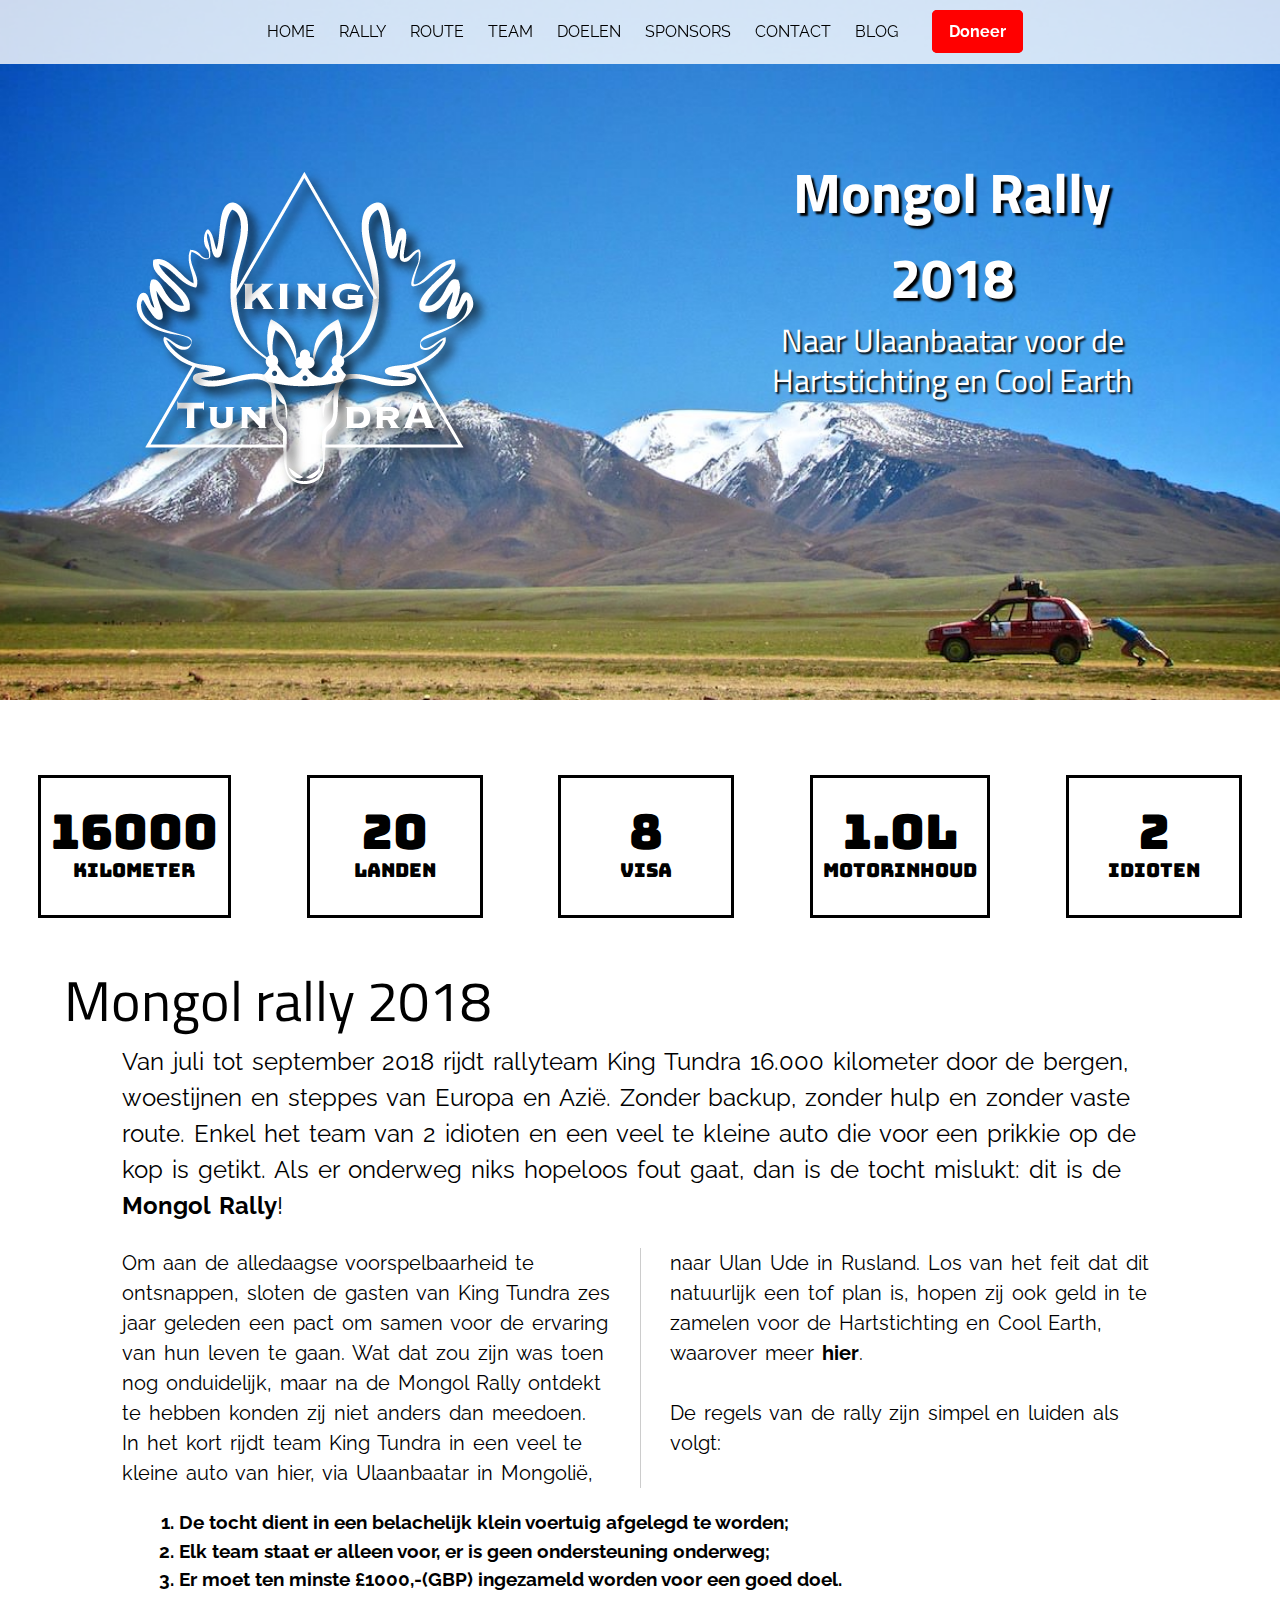
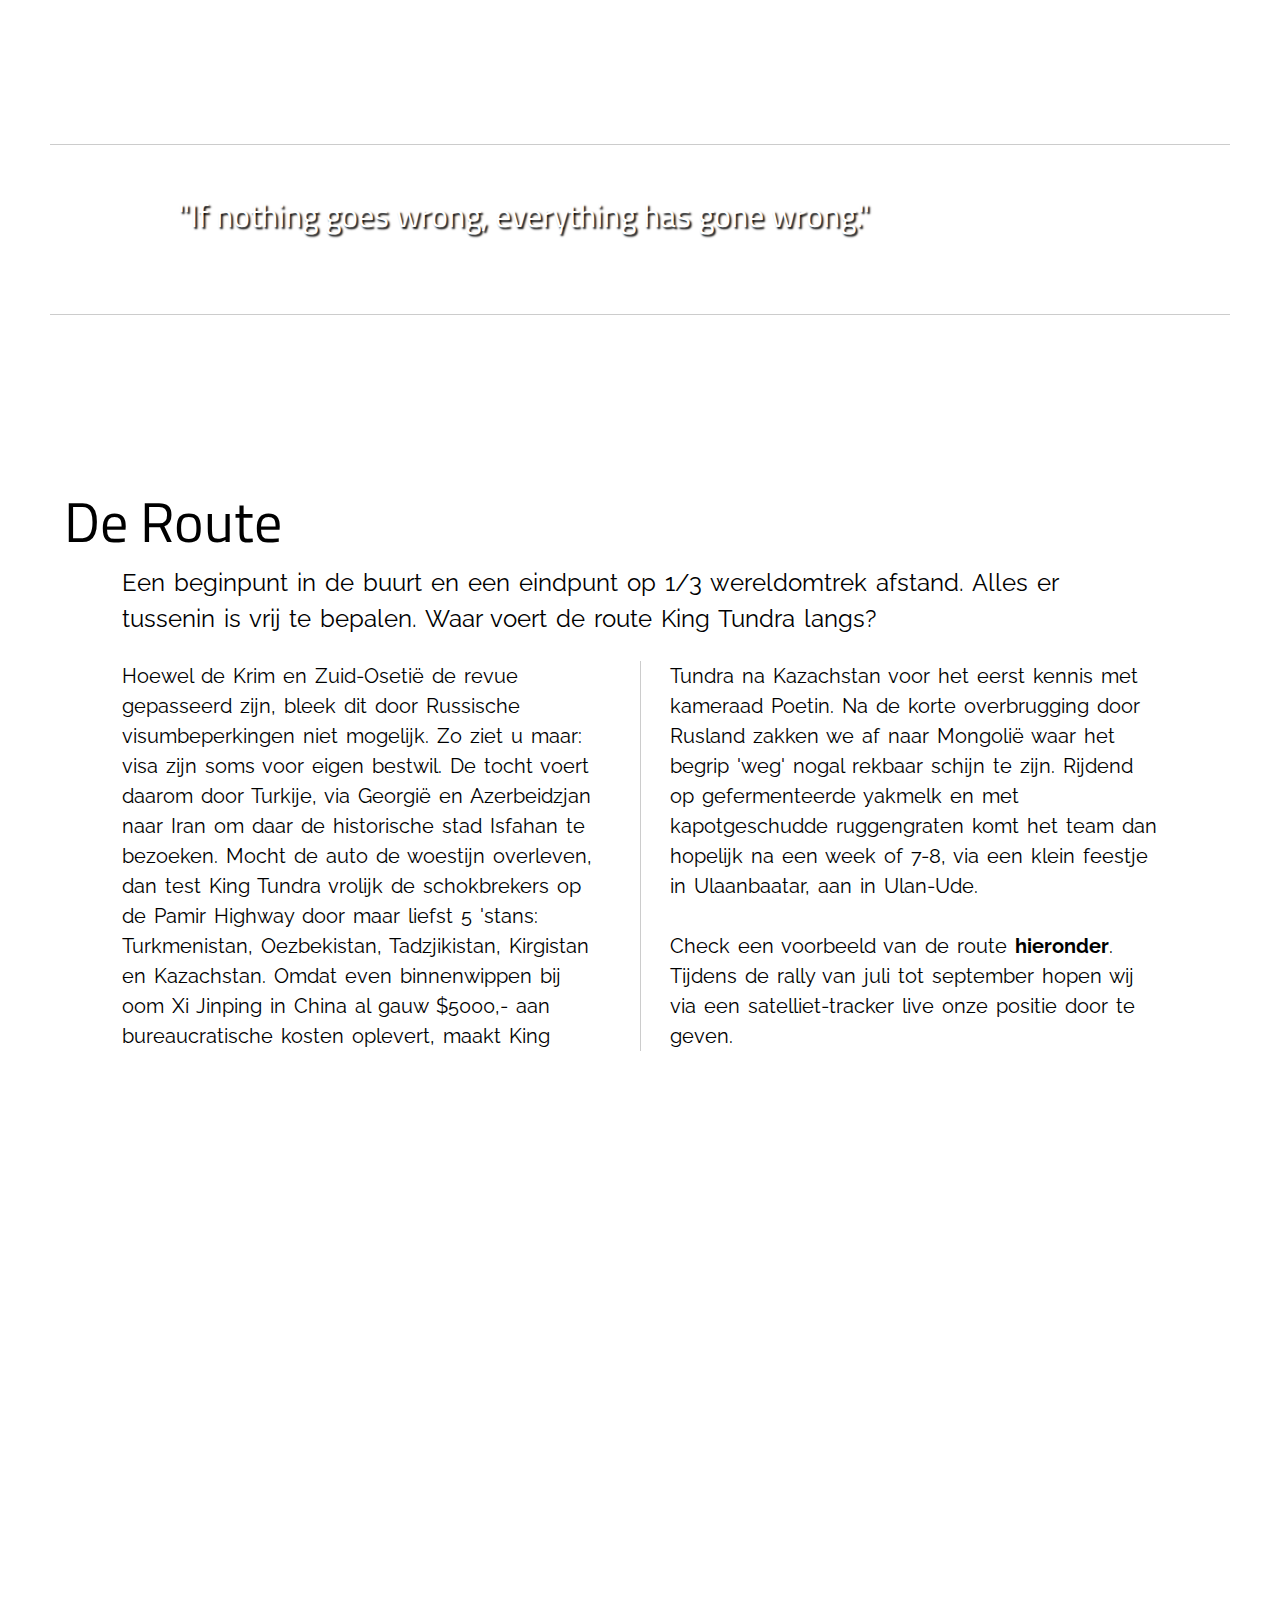
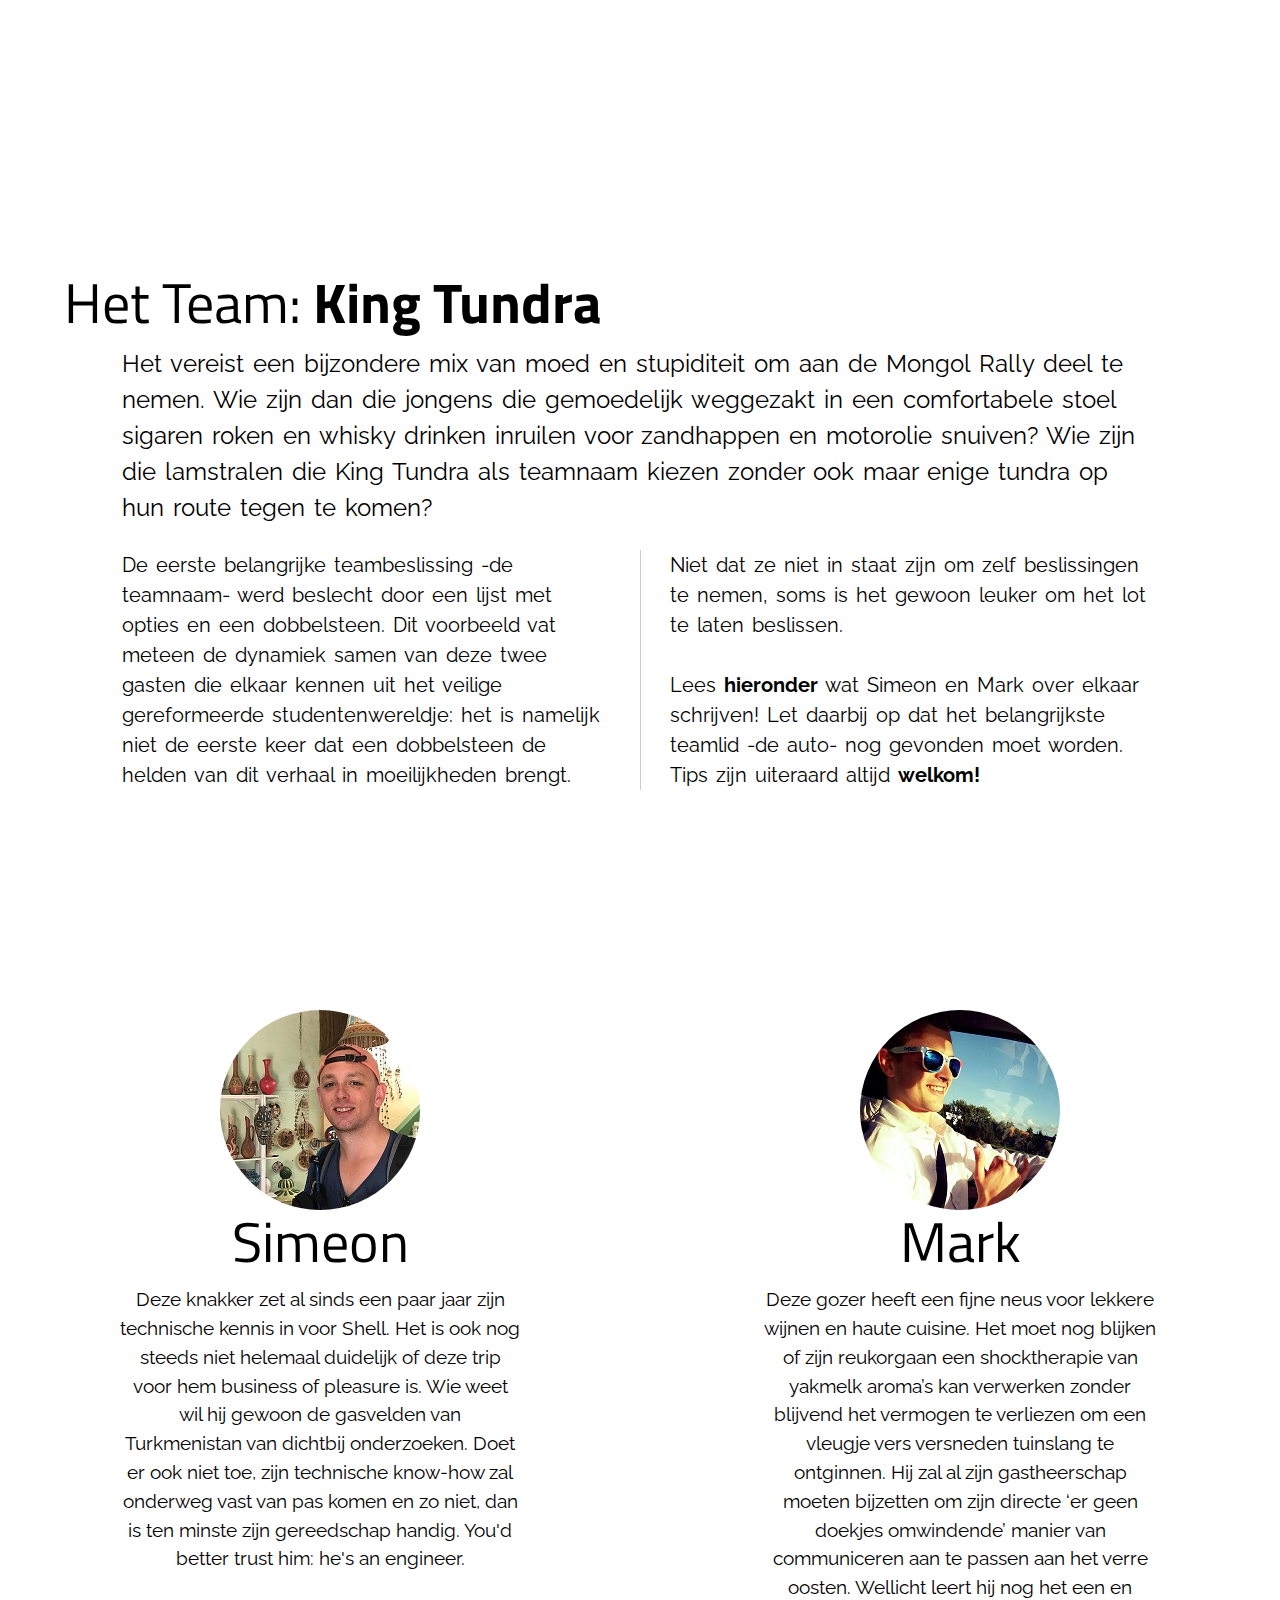
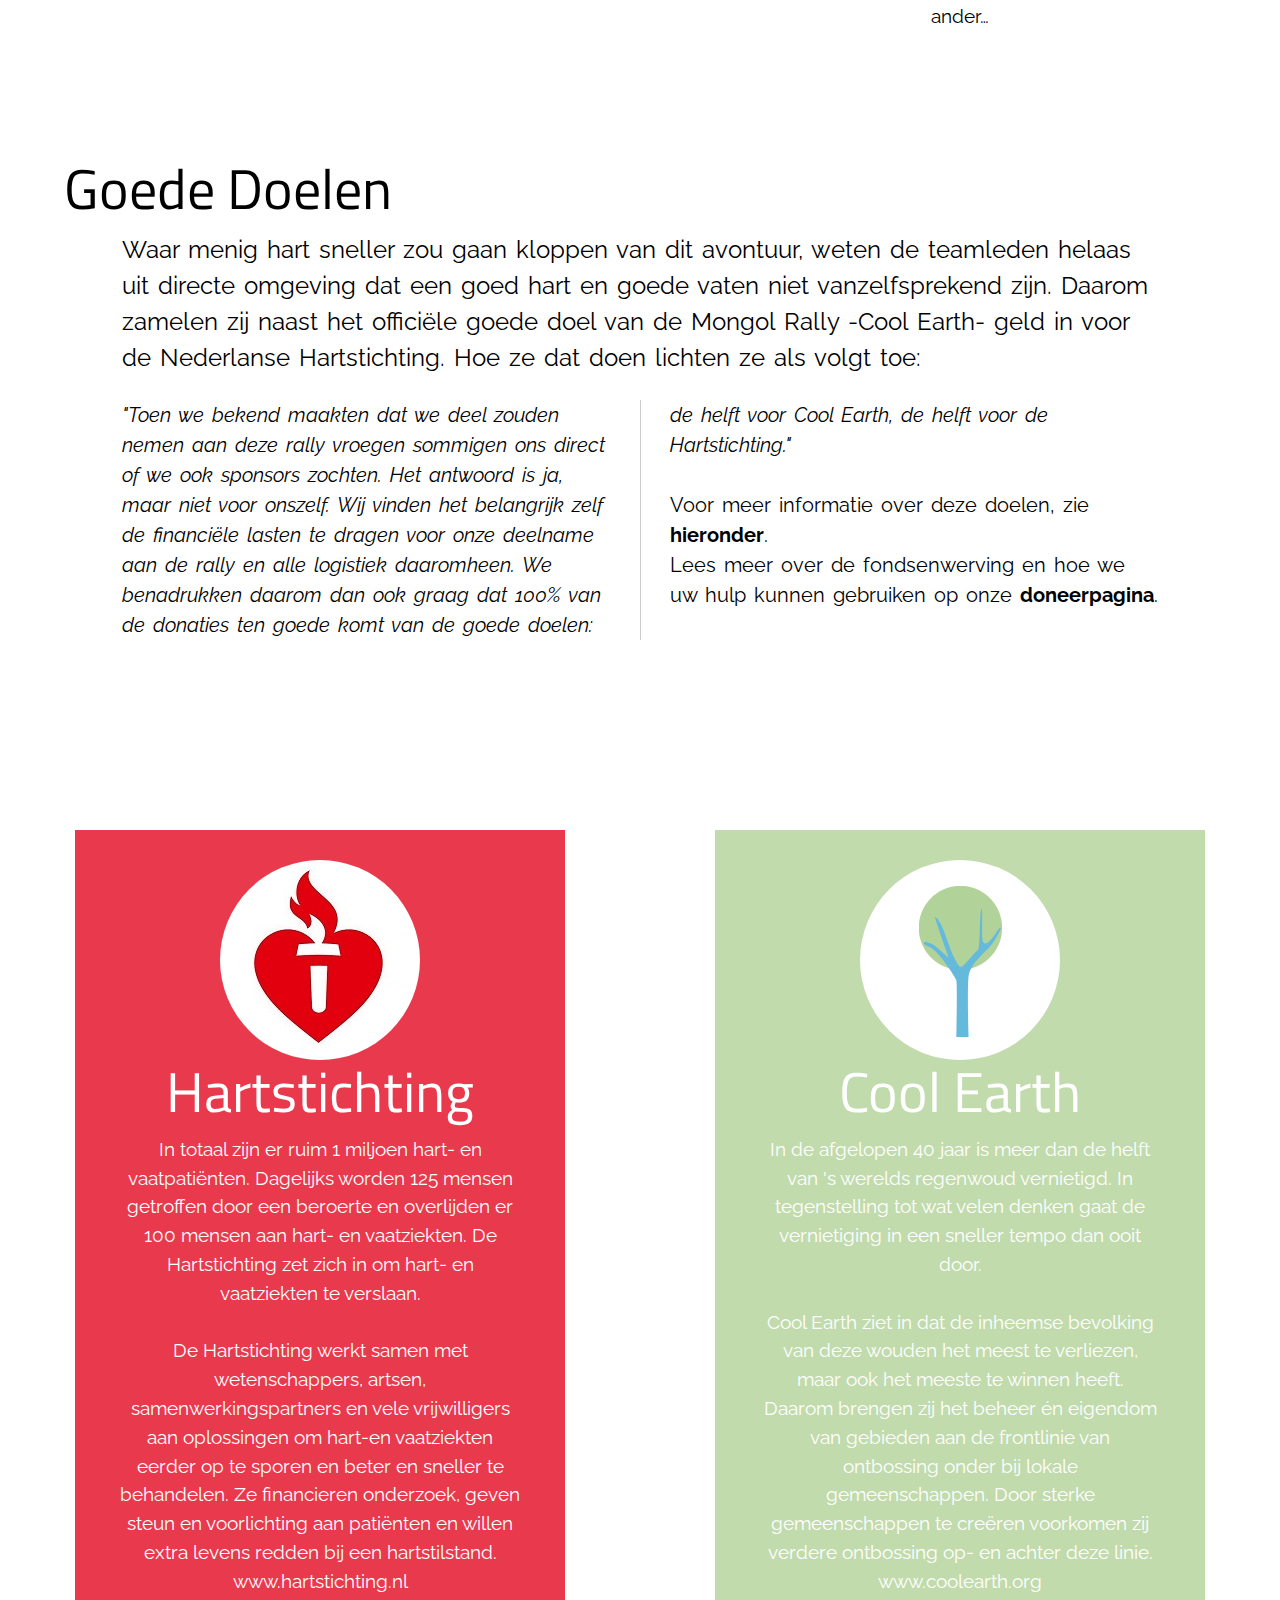
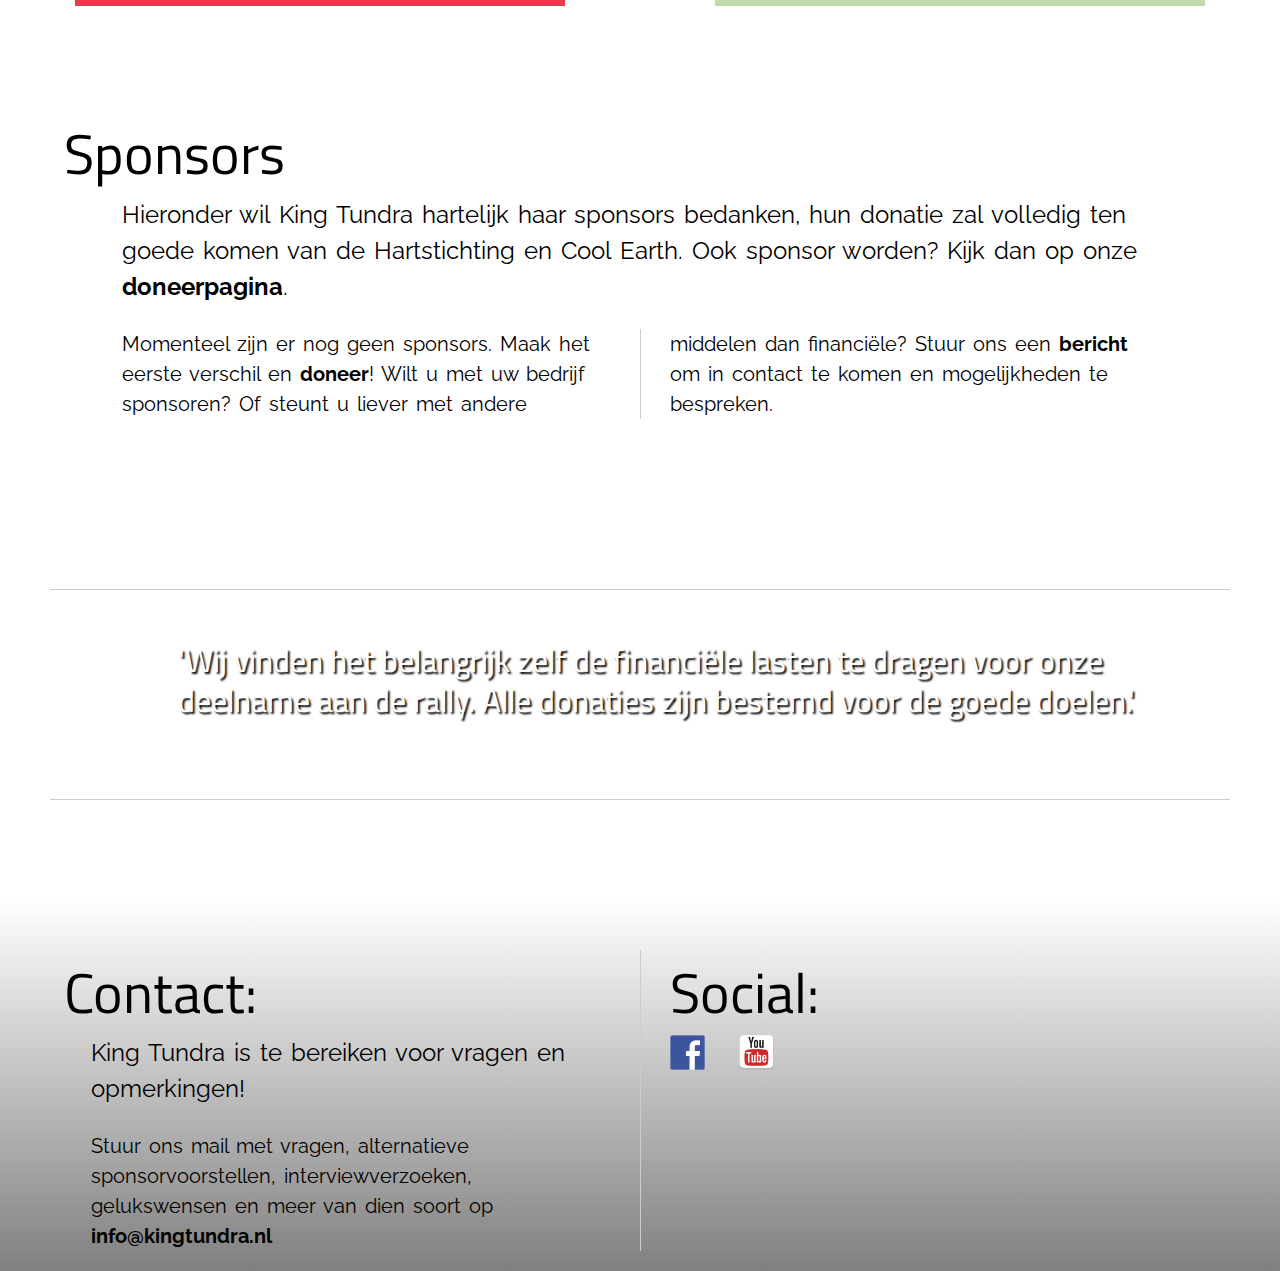
==== index.html @ ca865c39 "Add files via upload" ====
<!DOCTYPE html>
<html>
    <head>
        <title>King Tundra - Mongol Rally 2018</title>
        <meta charset="UTF-8">
        <meta name="viewport"                  content="width=device-width, initial-scale=1.0">
        <meta http-equiv="X-UA-Compatible"     content="ie=edge">
        <meta name="author"                    content="Mark van Dijk">
        <meta name="keywords"                  content="Mongol,Rally,2018,Mark van Dijk,Simeon Molenaar,King Tundra,Mongolië">
        <meta name="description"               content="King Tundra is een team dat deelneemt aan de Mongol Rally 2018">
        <meta property="og:url"                content="http://www.kingtundra.nl" />
        <meta property="og:title"              content="King Tundra - Mongol Rally 2018" />
        <meta property="og:description"        content="King Tundra zamelt geld in voor de Hartstichting en Cool Earth door mee te doen aan de Mongol Rally 2018. Volg Simeon en Mark hier in hun voorbereidingen en doneer!" />
        <meta property="og:image"              content="http://kingtundra.github.io/sandbox/img/LOGO.png" />
        <link href="./img/favicon.png" rel="icon">
        <link href="https://fonts.googleapis.com/css?family=Bungee|Raleway|Titillium+Web:300" rel="stylesheet">        
        <link href="./style.css" type:"text/css" rel="stylesheet">
        <!--<link rel="icon" href=""-->
    </head>
    <body>
        <header>
            <div class="navigation">
                <ul class="navbutton">
                    <a href="#block_landing"><li>Home</li></a>
                    <a href="#rally"><li>Rally</li></a>
                    <a href="#route"><li>Route</li></a>
                    <a href="#team"><li>Team</li></a>
                    <a href="#goals"><li>Doelen</li></a>
                    <a href="#sponsors"><li>Sponsors</li></a>
                    <a href="#contact"><li>Contact</li></a>
                    <a href=""><li>Blog</li></a>
                    <a class="donate" href="./donate.html"><b>Doneer</b></a>
                 </ul>
            </div>
            <div class="mobilenav">
                <label for="chkbox"> <img id="mobnavicon" src="./img/mobnav.png"> </label>
                <input type="checkbox" id="chkbox" />
                <div class="navexpand">
                    <ul class="navexpandlist"> 
                        <label for="chkbox">
                        <a href="#rally"><li>Rally</li></a>
                        <a href="#route"><li>Route</li></a>
                        <a href="#team"><li>Team</li></a>
                        <a href="#goals"><li>Doelen</li></a>
                        <a href="#sponsors"><li>Sponsors</li></a>
                        <a href="#contact"><li>Contact</li></a>
                        <a href="#"><li id="navdonate">Doneer</li></a>
                        </label>                   
                    </ul>
                </div>
            </div>
        </header>
    <div id="block_landing" class="parallax">
        <div class="landingcontent">
            <div class="land-left">
                <img id="logo" src="./img/LOGO.png">
                
            </div>
            <div class="land-right">
                <h1><B>Mongol Rally 2018</B></h1>
                <h3>Naar Ulaanbaatar voor de Hartstichting en Cool Earth</h3>
            </div>
        </div>
    </div>
    <div id="rally">
        <div class="quicknumberscont">
            <div id="km" class="quicknumbers">
                <h6>16000</h6>
                <p>kilometer</p>
            </div>
            <div id="landen" class="quicknumbers">
                <h6>20</h6>
                <p>landen</p>
            </div>
            <div id="visas" class="quicknumbers">
                <h6>8</h6>
                <p>visa</p>
            </div>
            <div id="motorinhoud" class="quicknumbers">
                <h6>1.0L</h6>
                <p>motorinhoud</p>        
            </div>
            <div id="avontuur" class="quicknumbers">
                <h6>2</h6>   
                <p>idioten</p>  
            </div>
        </div>
        <div class="spacertext">
            <h1>Mongol rally 2018</h1>
            <p class="biggerp">Van juli tot september 2018 rijdt rallyteam King Tundra 16.000 kilometer door de bergen, woestijnen en steppes van Europa en Azië. Zonder backup, zonder hulp en zonder vaste route. Enkel het team van 2 idioten en een veel te kleine auto die voor een prikkie op de kop is getikt. Als er onderweg niks hopeloos fout gaat, dan is de tocht mislukt: dit is de <a href="http://www.theadventurists.com/mongol-rally/"><b>Mongol Rally</b></a>!</p>
            <p>Om aan de alledaagse voorspelbaarheid te ontsnappen, sloten de gasten van King Tundra zes jaar geleden een pact om samen voor de ervaring van hun leven te gaan. Wat dat zou zijn was toen nog onduidelijk, maar na de Mongol Rally ontdekt te hebben konden zij niet anders dan meedoen.
                In het kort rijdt team King Tundra in een veel te kleine auto van hier, via Ulaanbaatar in Mongolië, naar Ulan Ude in Rusland. Los van het feit dat dit natuurlijk een tof plan is, hopen zij ook geld in te zamelen voor de Hartstichting en Cool Earth, waarover meer <a href="#goals"><b>hier</b></a>.<br>
                
                <br>De regels van de rally zijn simpel en luiden als volgt:
            </p>
               <ol id="rules">
                  <li>De tocht dient in een belachelijk klein voertuig afgelegd te worden;</li>
                  <li>Elk team staat er alleen voor, er is geen ondersteuning onderweg;</li>
                  <li>Er moet ten minste £1000,-(GBP) ingezameld worden voor een goed doel.</li>
                </ol>
        </div>
    </div>
    <div id="quote1" class="parallax">
        <div class="quoteline">
            <h3>"If nothing goes wrong, everything has gone wrong."</h3>
            <h4>- Mongol Rally organisatie</h4>
        </div>
    </div>
    <div id="route">
        <div class="spacertext">
        <h1>De Route</h1>
        <p class="biggerp">Een beginpunt in de buurt en een eindpunt op 1/3 wereldomtrek afstand. Alles er tussenin is vrij te bepalen. Waar voert de route King Tundra langs?</p>
        <p>Hoewel de Krim en Zuid-Osetië de revue gepasseerd zijn, bleek dit door Russische visumbeperkingen niet mogelijk. Zo ziet u maar: visa zijn soms voor eigen bestwil. De tocht voert daarom door Turkije, via Georgië en Azerbeidzjan naar Iran om daar de historische stad Isfahan te bezoeken. Mocht de auto de woestijn overleven, dan test King Tundra vrolijk de schokbrekers op de Pamir Highway door maar liefst 5 'stans: Turkmenistan, Oezbekistan, Tadzjikistan, Kirgistan en Kazachstan. Omdat even binnenwippen bij oom Xi Jinping in China al gauw $5000,- aan bureaucratische kosten oplevert, maakt King Tundra na Kazachstan voor het eerst kennis met kameraad Poetin. Na de korte overbrugging door Rusland zakken we af naar Mongolië waar het begrip 'weg' nogal rekbaar schijn te zijn. Rijdend op gefermenteerde yakmelk en met kapotgeschudde ruggengraten komt het team dan hopelijk na een week of 7-8, via een klein feestje in Ulaanbaatar, aan in Ulan-Ude.<br>
            <br>Check een voorbeeld van de route <a href="#map"><b>hieronder</b></a>. Tijdens de rally van juli tot september hopen wij via een satelliet-tracker live onze positie door te geven.
        </p>
        </div>
        <iframe id="map" src="https://www.google.com/maps/embed?pb=!1m76!1m12!1m3!1d52177658.970690176!2d17.941256126417617!3d37.04147657207759!2m3!1f0!2f0!3f0!3m2!1i1024!2i768!4f13.1!4m61!3e0!4m5!1s0x47c83286b462cca7%3A0xcb4b5086f9a6c8dc!2sGroningen%2C+Nederland!3m2!1d53.2193835!2d6.5665017!4m5!1s0x47d8a00baf21de75%3A0x52963a5addd52a99!2sLonden%2C+Verenigd+Koninkrijk!3m2!1d51.5073509!2d-0.1277583!4m5!1s0x14caa7040068086b%3A0xe1ccfe98bc01b0d0!2sIstanboel%2C+Turkije!3m2!1d41.0082376!2d28.9783589!4m5!1s0x40440cd7e64f626b%3A0x61d084ede2576ea3!2sTbilisi%2C+Georgi%C3%AB!3m2!1d41.7151377!2d44.827096!4m5!1s0x40307d6bd6211cf9%3A0x343f6b5e7ae56c6b!2sBakoe%2C+Azerbeidzjan!3m2!1d40.409261699999995!2d49.8670924!4m5!1s0x3fbc35fe8c326799%3A0x7ab57816ef5837f5!2sIsfahan%2C+Iran!3m2!1d32.6546275!2d51.667982599999995!4m5!1s0x3f6ffe1bab3684d9%3A0x3cde013f62d3ade9!2sAsjchabad%2C+Turkmenistan!3m2!1d37.9600766!2d58.3260629!4m5!1s0x38c1130b22a28bd3%3A0x14741bd2ef8c251!2sMardz!3m2!1d37.697321699999996!2d72.4502244!4m5!1s0x5d96925be2b18aab%3A0xe606927864a1847f!2sUlaanbaatar%2C+Mongoli%C3%AB!3m2!1d47.886398799999995!2d106.90574389999999!4m5!1s0x5dafdb196f6730cb%3A0x38da928c03aec496!2sOelan-Oede%2C+Boerjati%C3%AB%2C+Rusland!3m2!1d51.8238785!2d107.607338!5e0!3m2!1snl!2snl!4v1508789483308" width="100%" height="700" maptype="satellite" frameborder="0" style="border:0" allowfullscreen></iframe>
    </div>
    <div id="team">
        <div class="spacertext">
            <h1>Het Team: <b>King Tundra</b></h1>
            <p class="biggerp">Het vereist een bijzondere mix van moed en stupiditeit om aan de Mongol Rally deel te nemen. Wie zijn dan die jongens die gemoedelijk weggezakt in een comfortabele stoel sigaren roken en whisky drinken inruilen voor zandhappen en motorolie snuiven? Wie zijn die lamstralen die King Tundra als teamnaam kiezen zonder ook maar enige tundra op hun route tegen te komen?</p>
            <p>
                De eerste belangrijke teambeslissing -de teamnaam- werd beslecht door een lijst met opties en een dobbelsteen. Dit voorbeeld vat meteen de dynamiek samen van deze twee gasten die elkaar kennen uit het veilige gereformeerde studentenwereldje: het is namelijk niet de eerste keer dat een dobbelsteen de helden van dit verhaal in moeilijkheden brengt. Niet dat ze niet in staat zijn om zelf beslissingen te nemen, soms is het gewoon leuker om het lot te laten beslissen.
            <br><br>
                Lees <a href="#meetus"><b>hieronder</b></a> wat Simeon en Mark over elkaar schrijven! Let daarbij op dat het belangrijkste teamlid -de auto- nog gevonden moet worden. Tips zijn uiteraard altijd <a href="#contact"><b>welkom!</b></a>
            </p>
        </div>
    
        <div id="meetus" class="parallax">
            <div class="content">
            <div class="cont-left">
                    <img class="thumb" src="./img/thumbSimeon.jpeg">
                    <h1>Simeon</h1>
                    <h2></h2>
                    <p>Deze knakker zet al sinds een paar jaar zijn technische kennis in voor Shell. Het is ook nog steeds niet helemaal duidelijk of deze trip voor hem business of pleasure is. Wie weet wil hij gewoon de gasvelden van Turkmenistan van dichtbij onderzoeken. Doet er ook niet toe, zijn technische know-how zal onderweg vast van pas komen en zo niet, dan is ten minste zijn gereedschap handig. You'd better trust him: he's an engineer.</p>
                </div>
                <div class="cont-right">
                    <img class="thumb" src="./img/thumbMark.jpg">
                    <h1>Mark</h1>
                    <h2></h2>
                    <p>Deze gozer heeft een fijne neus voor lekkere wijnen en haute cuisine. Het moet nog blijken of zijn reukorgaan een shocktherapie van yakmelk aroma’s kan verwerken zonder blijvend het vermogen te verliezen om een vleugje vers versneden tuinslang te ontginnen. Hij zal al zijn gastheerschap moeten bijzetten om zijn directe ‘er geen doekjes omwindende’ manier van communiceren aan te passen aan het verre oosten. Wellicht leert hij nog het een en ander…</p>
                </div>
            </div>
        </div>
    </div>
    <div id="goals">
        <div class="spacertext">
            <h1>Goede Doelen</b></h1>
            <p class="biggerp">
                Waar menig hart sneller zou gaan kloppen van dit avontuur, weten de teamleden helaas uit directe omgeving dat een goed hart en goede vaten niet vanzelfsprekend zijn. Daarom zamelen zij naast het officiële goede doel van de Mongol Rally -Cool Earth- geld in voor de Nederlanse Hartstichting. Hoe ze dat doen lichten ze als volgt toe:
            </p>
            <p>
            <i>"Toen we bekend maakten dat we deel zouden nemen aan deze rally vroegen sommigen ons direct of we ook sponsors zochten. Het antwoord is ja, maar niet voor onszelf. Wij vinden het belangrijk zelf de financiële lasten te dragen voor onze deelname aan de rally en alle logistiek daaromheen. We benadrukken daarom dan ook graag dat 100% van de donaties ten goede komt van de goede doelen: de helft voor Cool Earth, de helft voor de Hartstichting."</i>
            <br><br>
            Voor meer informatie over deze doelen, zie <a href="#goalsexplained"><b>hieronder</b></a>.
            <br>Lees meer over de fondsenwerving en hoe we uw hulp kunnen gebruiken op onze <a href="./donate.html"><b>doneerpagina</b></a>.
            </p>
                
        </div>
        <div id="goalsexplained" class="parallax">
            <div class="content">
                <div class="goals-cont-left">
                    <img class="thumb" src="./img/hartstichting.jpg">
                    <h1>Hartstichting</h1>
                    <p>In totaal zijn er ruim 1 miljoen hart- en vaatpatiënten. Dagelijks worden 125 mensen getroffen door een beroerte en overlijden er 100 mensen aan hart- en vaatziekten. De Hartstichting zet zich in om hart- en vaatziekten te verslaan.
                        <br><br>De Hartstichting werkt samen met wetenschappers, artsen, samenwerkingspartners en vele vrijwilligers aan oplossingen om hart-en vaatziekten eerder op te sporen en beter en sneller te behandelen. Ze financieren onderzoek, geven steun en voorlichting aan patiënten en willen extra levens redden bij een hartstilstand.
                        <br><a href="http://www.hartstichting.nl">www.hartstichting.nl</a>
                    </p>
                    </div>
                    <div class="goals-cont-right">
                    <img class="thumb" src="./img/coolearth.png">
                    <h1>Cool Earth</h1>
                    <p>In de afgelopen 40 jaar is meer dan de helft van 's werelds regenwoud vernietigd. In tegenstelling tot wat velen denken gaat de vernietiging in een sneller tempo dan ooit door.
                    <br><br>Cool Earth ziet in dat de inheemse bevolking van deze wouden het meest te verliezen, maar ook het meeste te winnen heeft. Daarom brengen zij het beheer én eigendom van gebieden aan de frontlinie van ontbossing onder bij lokale gemeenschappen. Door sterke gemeenschappen te creëren voorkomen zij verdere ontbossing op- en achter deze linie.
                    <br><a href="http://www.coolearth.org">www.coolearth.org</a>
                    </p>
                </div>
            </div>
        </div>  
    </div>
    <div id="sponsors">
        <div class="spacertext">
            <h1>Sponsors</b></h1>
            <p class="biggerp">
                Hieronder wil King Tundra hartelijk haar sponsors bedanken, hun donatie zal volledig ten goede komen van de Hartstichting en Cool Earth. Ook sponsor worden? Kijk dan op onze <a href="./donate.html"><b>doneerpagina</b></a>.
            </p>
            <p>
                Momenteel zijn er nog geen sponsors. Maak het eerste verschil en <a href="./donate.html"><b>doneer</b></a>! Wilt u met uw bedrijf sponsoren? Of steunt u liever met andere middelen dan financiële? Stuur ons een <a href="#contact"><b>bericht</b></a> om in contact te komen en mogelijkheden te bespreken.
            </p>
        </div>
    </div>
    <div id="quote2"  class="parallax">
        <div class="quoteline">
            <h3>'Wij vinden het belangrijk zelf de financiële lasten te dragen voor onze deelname aan de rally. Alle donaties zijn bestemd voor de goede doelen.'</h3>
            <h4>- King Tundra</h4>
        </div>
    </div>
    <div id="contact">
        <div class="contact">
            <div class="contact1"><h1>Contact:</h1>
                <p class="biggerp">King Tundra is te bereiken voor vragen en opmerkingen!</p>
                <p>Stuur ons mail met vragen, alternatieve sponsorvoorstellen, interviewverzoeken, gelukswensen en meer van dien soort op <a href="mailto:info@kingtundra.nl"><b>info@kingtundra.nl</b></a></p>
            </div>
            <div class="contact2">
                <h1>Social:</h1>
                <a class="social" href="http://www.facebook.com/kingtundra"><img src="./img/facebook.png" width="35px"></a>
                <a class="social" href="https://www.youtube.com/channel/UCCkzOp6ZriTfpkyEekHqVow"><img src="./img/youtube.png" width="35px"></a>
            </div>
        </div>
    </div>
    </body>
    </html>
---- style.css ----
/*--- CSS RESET ---*/
body,div,dl,dt,dd,ul,ol,li,h1,h2,h3,h4,h5,h6,pre,form,fieldset,input,textarea,p,blockquote,th,td{ 
	margin:0;
	padding:0;
}
table{
	border-collapse:collapse;
	border-spacing:0;
}
fieldset,img{ 
	border:0;
}
address,caption,cite,dfn,th,var{
	font-style:normal;
	font-weight:normal;
}
caption,th{
	text-align:left;
}
h1,h2,h3,h4,h5,h6{
	font-size:100%;
	font-weight:normal;
}
q:before,q:after{
	content:'';
}
abbr,acronym{
	border:0;
}

/*IE fix*/
#rally, #quote1, #route, #team, #goals, #sponsors, #contact, #quote2{
    overflow: hidden;
}

/*--- NAVBAR TYPE SELECTOR---*/
@media screen and (min-width: 0px) and (max-width: 759px) {
    .navbutton {
        display: none;
    }
} 

@media screen and (min-width: 760px) {
    .mobilenav {
        display: none;
    }
}

/*-- MOBILENAV--*/
.mobilenav{
    margin: 0 auto;
    box-sizing: border-box;
    position: fixed;
    z-index: 5;
    width: 100%;
    text-align: right;
}

/*--MOBNAVICON--*/
#mobnavicon{
    width: 10%;
    max-width: 40px;
    height: auto;
    margin: 15px 15px 0 0;
    padding: 5px;
    background-color: rgba(255, 255, 255, 0.5);
    border-radius: 100px;
}

#mobnavicon:hover{
    box-shadow: 2px 2px 1px black;
    background-color: rgba(255, 255, 255, 0.8);
    transition: 0.2s;
    cursor: pointer;
}

#chkbox{
    display: none;
}
/*--NAVEXPAND--*/
.navexpandlist{
    max-width: 50%;
    float: right;
    margin: 0 5px 0 0;
    list-style: none;
    padding: 5px 20px 5px 20px;
    background-color: rgba(255, 255, 255, 0.8);
    border-radius: 5px;
}
  
.navexpand {
    max-height: 0;
    transition: max-height 0.3s linear;
    overflow: hidden;
  }
  
#chkbox:checked ~ .navexpand {
    max-height: 500px;   
  }

.navexpand li{
    padding: 0 10px;
    text-align: center;
}

.navexpand li:hover{
    background-color: rgba(0, 0, 0, 0.5);
    color: white;
}

.navexpand #navdonate{
    color: red;
    font-weight: bold;
}

.navexpand #navdonate:hover{
    background-color: red;
    color: white;
}

/*-- REGULARNAV--*/
.navigation {
    margin: 0 auto;
    box-sizing: border-box;
    background-color: rgba(255, 255, 255, 0.8);
    position: fixed;
    width: 100%;
    z-index: 5;
}

.navigation ul {
    text-align: center;
}

.navigation li {
    font-size: 1em;
    text-align: center;
    padding: 20px 10px 20px 10px;
    box-sizing: border-box;
    text-transform: uppercase; 
    display: inline-block;
}

a{
    color: inherit;
    text-decoration: none;
}

.navbutton li:hover {
    background-color:rgba(255, 255, 255, 0.5);
    font-weight: bold;
    transition: 0.2s;
}

.donate{
    font-family: "Raleway", sans-serif;
    font-size: 1em;
    text-align: center;
    margin: 0 0 0 20px;
    padding: 10px 15px 10px 15px;
    color: white;
    background-color: red;
    border: 2px solid red;
    border-radius: 5px;
}
.donate:hover{
    color: red;
    font-weight: bold;
    background-color: white;
    border: 2px solid red;
    transition: 0.2s;
}

/*--- MAIN ---*/

h1{
    font-family: "Titillium Web", sans-serif;
    font-size: 3.5em;
    font-weight: "300"
}

p, li{
    font-family: "Raleway", sans-serif;
    font-size: 1.2em;
    line-height: 1.5em;
}
.parallax{
    background-attachment: fixed;
    background-position: center;
    background-repeat: no-repeat;
    background-size: cover;
}

/*--HEADER--*/
#block_landing{
    background-image: url(./img/backgroundlanding.jpg);
    min-height: 700px;
}

.landingcontent{
    padding: 150px 0 100px 0;
    overflow: auto;
    display: flex;
    flex-wrap: wrap;
    justify-content: space-around;
}

#logo{
    width: 100%;
}

.land-left{
    max-width: 400px;
    text-align: center;
    overflow: hidden;
    
}

.land-right{
    max-width:400px;
    overflow: hidden;
    text-align: center;
    color: white;
    text-shadow: 3px 3px 2px black;
}

/*RALLY break*/
.quicknumberscont{
    display: flex;
    flex-wrap: wrap;
    margin: 70px 0 0 0;
    justify-content: space-around;
    text-transform: uppercase;
    text-align: center;
}

.quicknumbers h6{
    font-family: Bungee, 'cursive';
    font-size: 3em;
    padding: 20px 0 0 0;
    line-height: 1em;
}

.quicknumbers p{
    font-family: Bungee, 'cursive';
    padding-bottom: 20px;
}

.quicknumbers{
    padding: 10px 10px;
    margin: 5px;
    border: 3px solid black;
    min-width: 150px;
}

.quicknumbers:hover{
    background-color: black;
    color: white;
    transition: 0.2s;
}

/*spacertexts*/
.spacertext{
    padding: 50px 5% 50px 5%;
    height: auto !important;
}

.spacertext h1{
    line-height: 1em;
    padding: 0 0 15px 0;    
}

.spacertext .biggerp{
    font-size: 1.5em;
    line-height: 1.5em;
    margin-bottom: 1em;
    column-count: 1;
}

.spacertext p {
    font-size: 1.25em;
    word-spacing: 3px;
    padding: 0 5% 0 5%;
    margin-bottom: 1em;
    column-count:2;
    column-gap: 60px;
    Column-rule: 1px solid #ccc;
    column-width: 300px;
}

#rules {
    padding: 0 0 0 10%;
    font-weight: bold;
}

/*quotebox1*/
#quote1{
    background-image: url(./img/backgroundquote1.jpg);
    min-height: 400px;
}

.quoteline{
    position: relative;
    padding: 50px 0 50px 10%;
    margin: 100px 50px 100px 50px;
    border-top: 1px solid #CCC;
    border-bottom: 1px solid #ccc;
}

h3{
    font-family: "Titillium Web", sans-serif;
    font-size: 2em;
    line-height: 1.25em;
    color: white;
    text-shadow: 2px 2px 2px black;
}

h4{
    font-family: "Raleway", sans-serif;
    font-size: 1.5rem;
    color: white;
}

/*TEAM*/
#meetus{
    background-image: url(./img/backgroundteam.jpg);
    min-height: 700px;
}

.content{
    padding: 100px 0 50px 0;
    display: flex;
    flex-wrap: wrap;
    justify-content: space-around;
}

.content h1{
    line-height: 1em;
    padding: 0 0 15px 0;
}

.cont-left, .cont-right{
    margin: 20px 0;
    padding: 30px 45px 10px 45px;
    max-width: 400px;
    background-color: rgba(255, 255, 255, 0.7);
    text-align: center;    
}

.thumb{
    width: 50%;
    border-radius: 100px;
}

/*DOELEN*/
#goalsexplained{
    background-image: url(./img/backgroundgoals.jpg);
    min-height: 700px;
}

.goals-cont-left, .goals-cont-right{
    margin: 20px 0;
    padding: 30px 45px 10px 45px;
    max-width: 400px;
    color: white;
    text-align: center;
}

.goals-cont-left{
      background-color: rgba(227, 8, 32, 0.8);
}
.goals-cont-right{
    background-color: rgba(177, 210, 153, 0.8);
}

/*QUOTEBOX2*/
#quote2{
    background-image: url(./img/backgroundquote2.jpg);
    min-height: 400px;
}

/*CONTACT*/
#contact{
    display: block;
    background-image: linear-gradient(to bottom, white, grey);
    padding: 50px 5% 20px 5%;  
    column-count:2;
    column-gap: 60px;
    Column-rule: 1px solid #ccc;
    column-width: 200px;
}

.contact1 .biggerp{
    font-size: 1.5em;
    line-height: 1.5em;
    margin-bottom: 1em;
}

.contact1 p {
    font-size: 1.25em;
    word-spacing: 3px;
    padding: 0 5% 0 5%;
    margin-bottom: 1em;
}

.contact1{
    break-inside: avoid;     
}

.social{
    margin: 100px 30px 0 0;
}
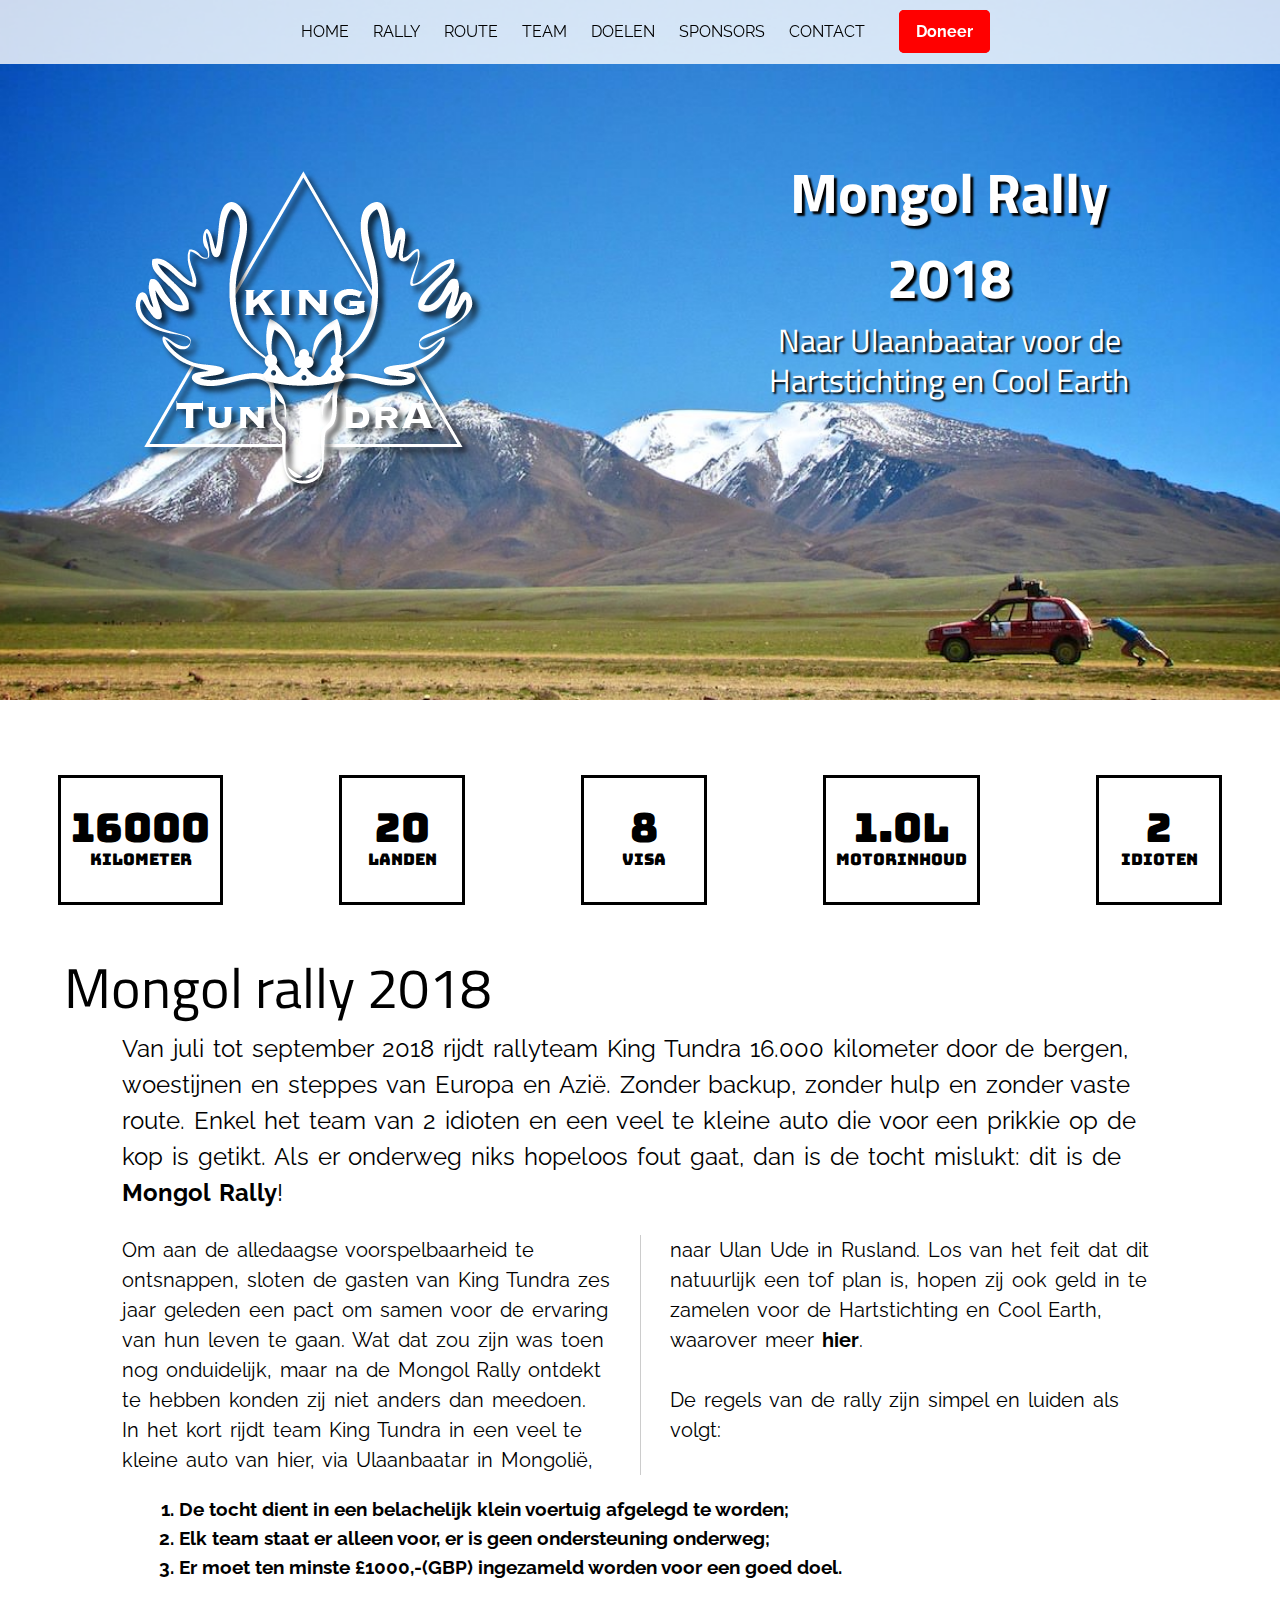
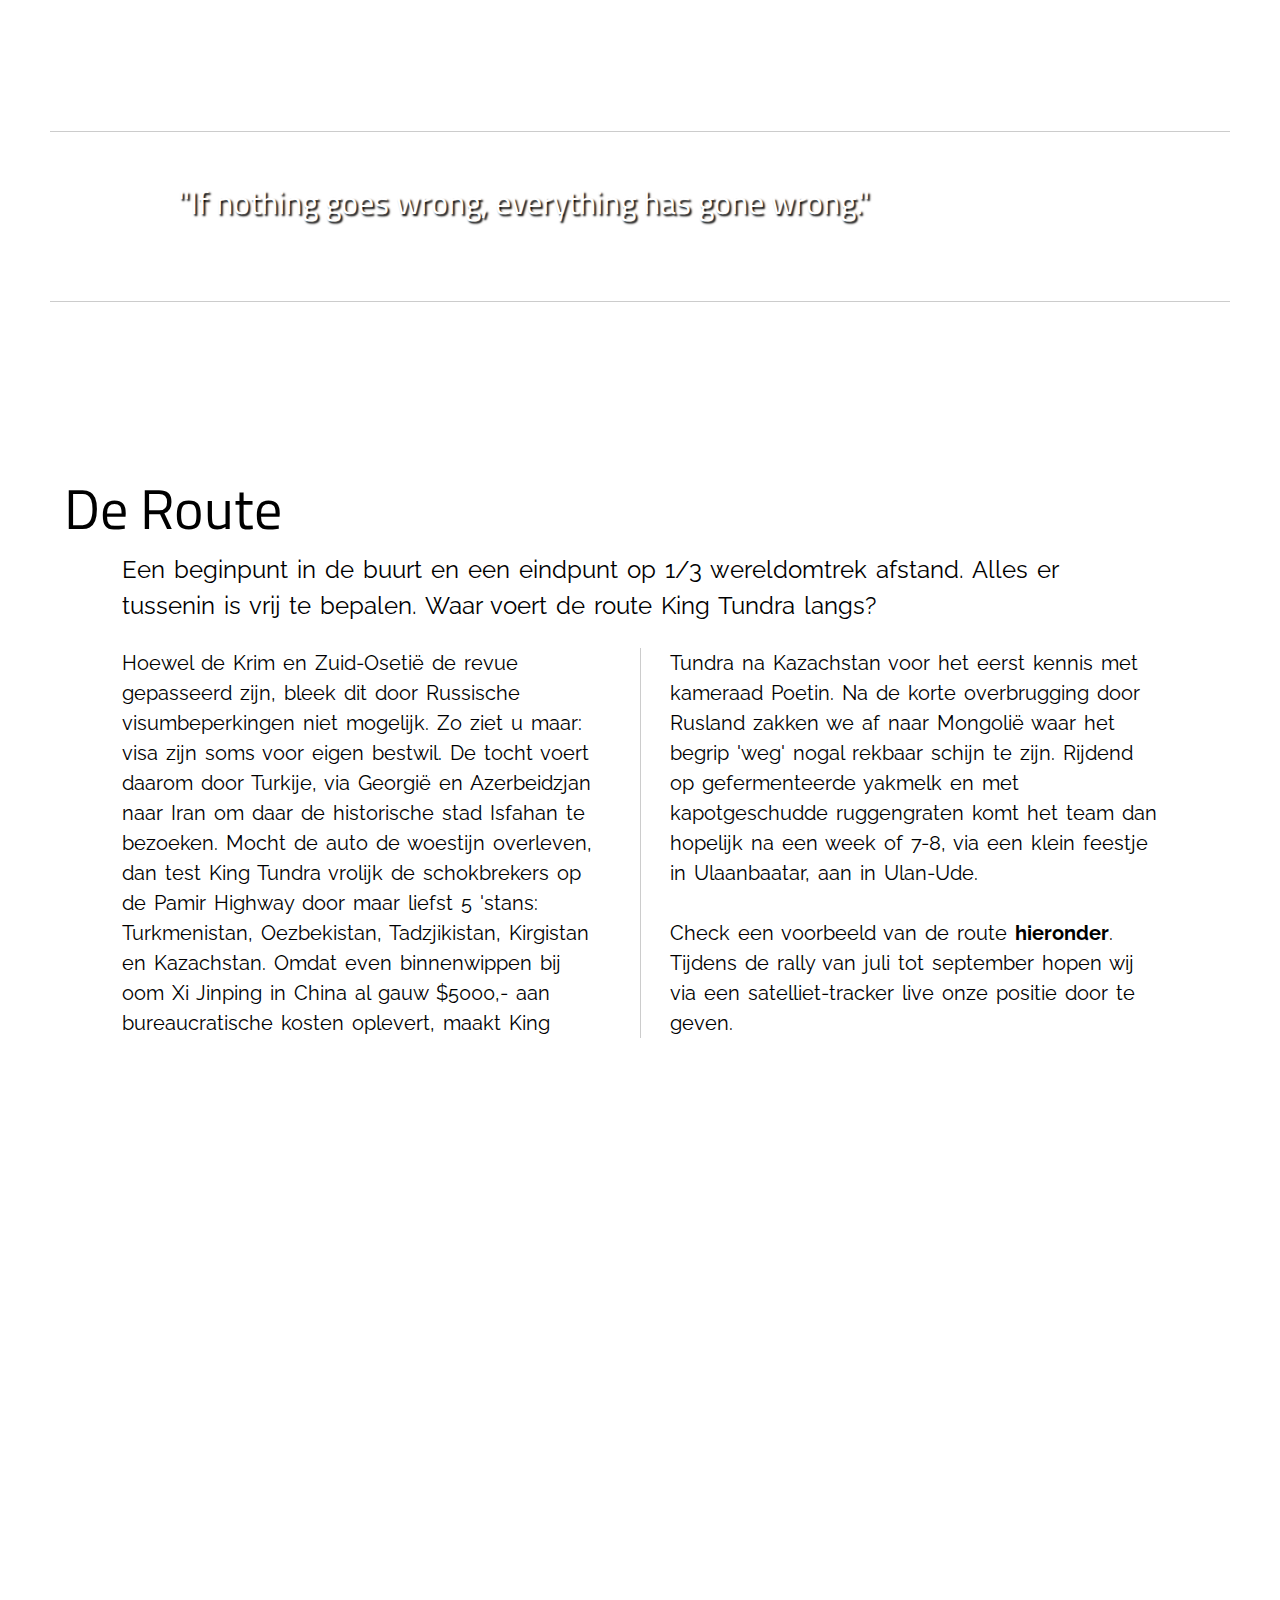
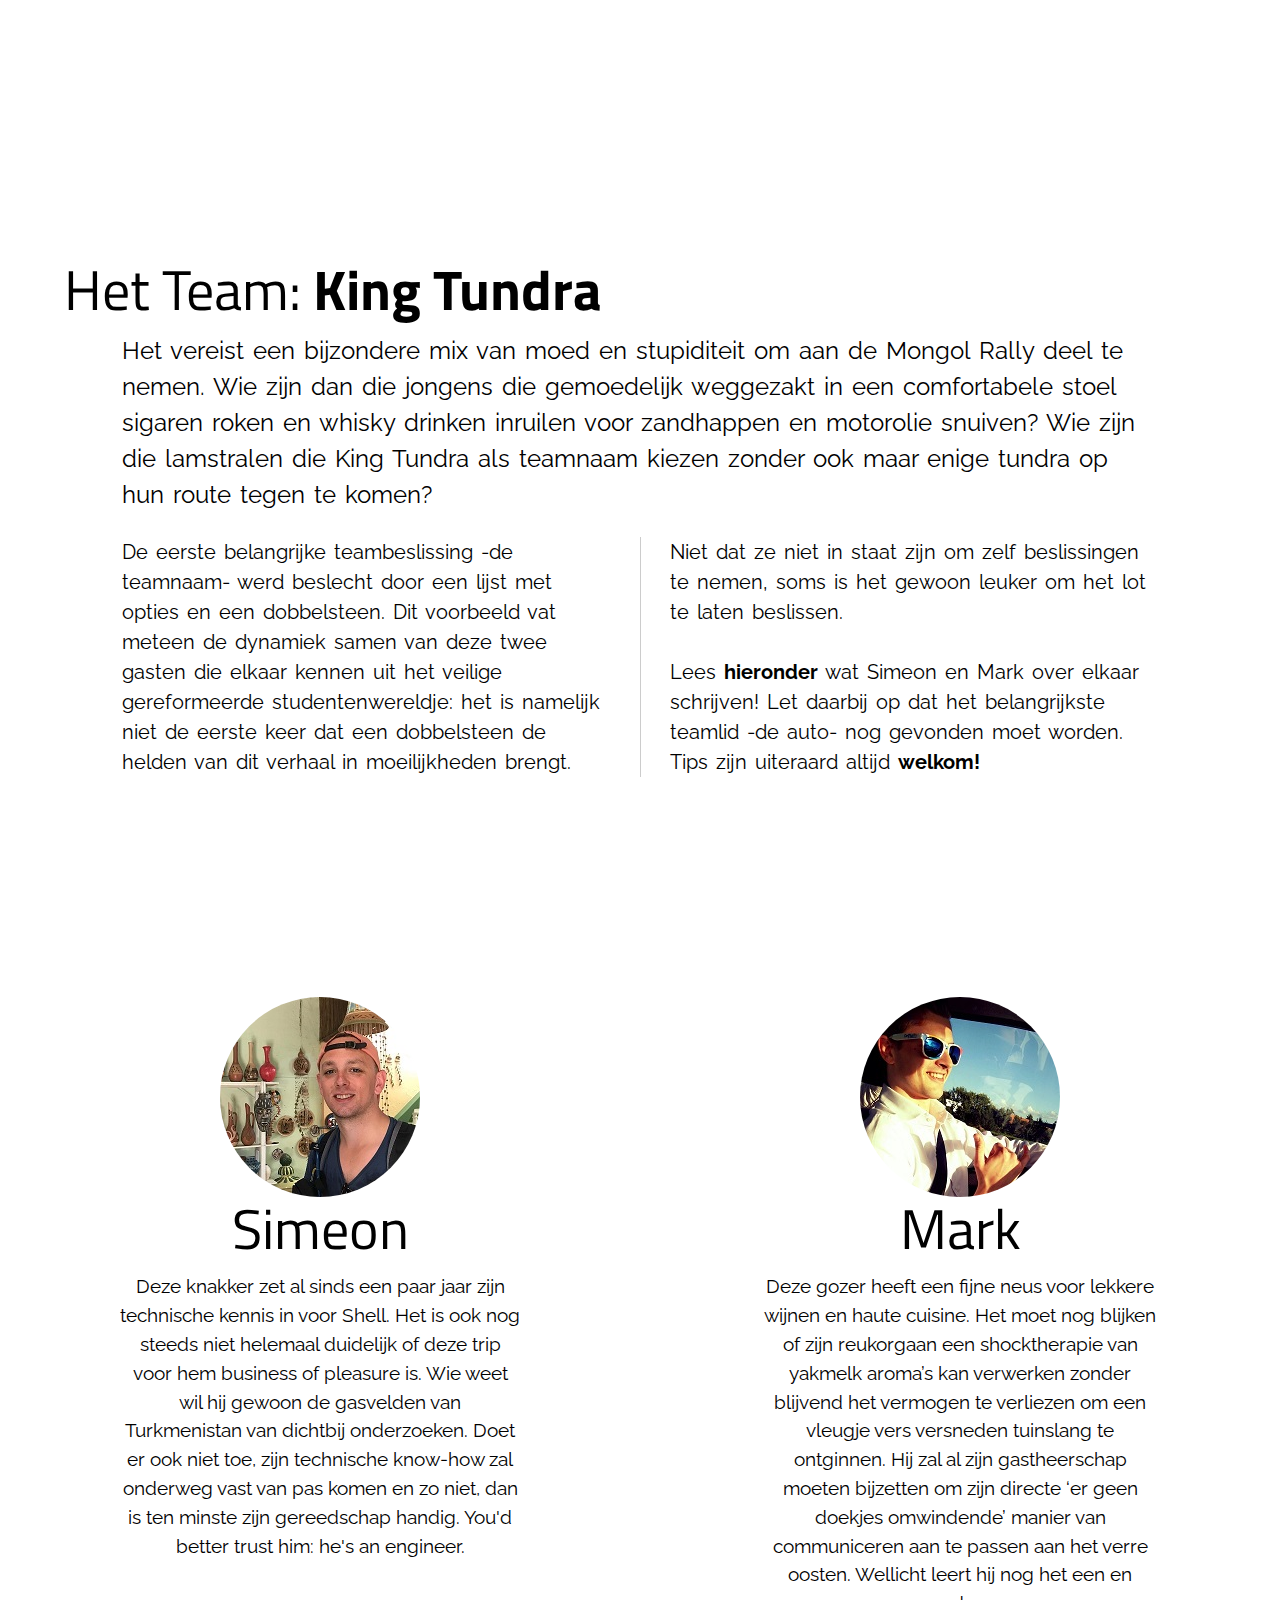
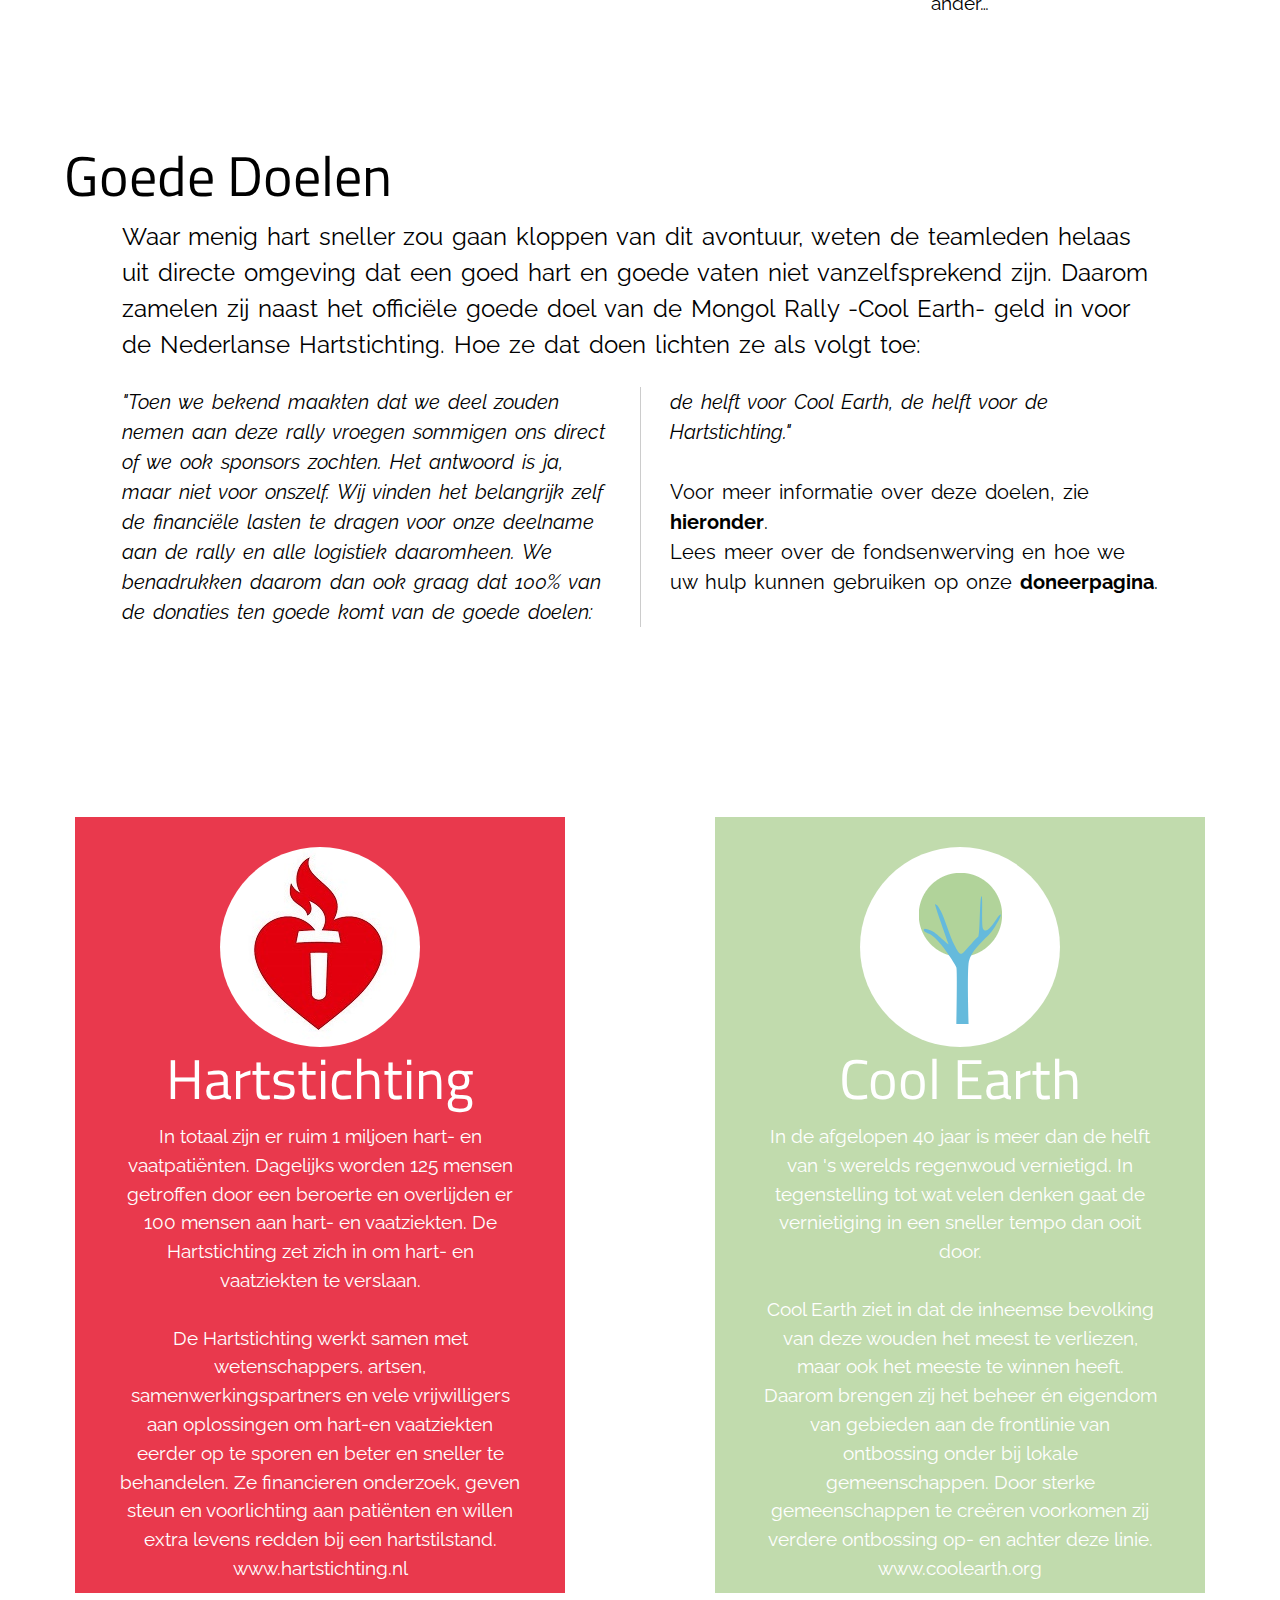
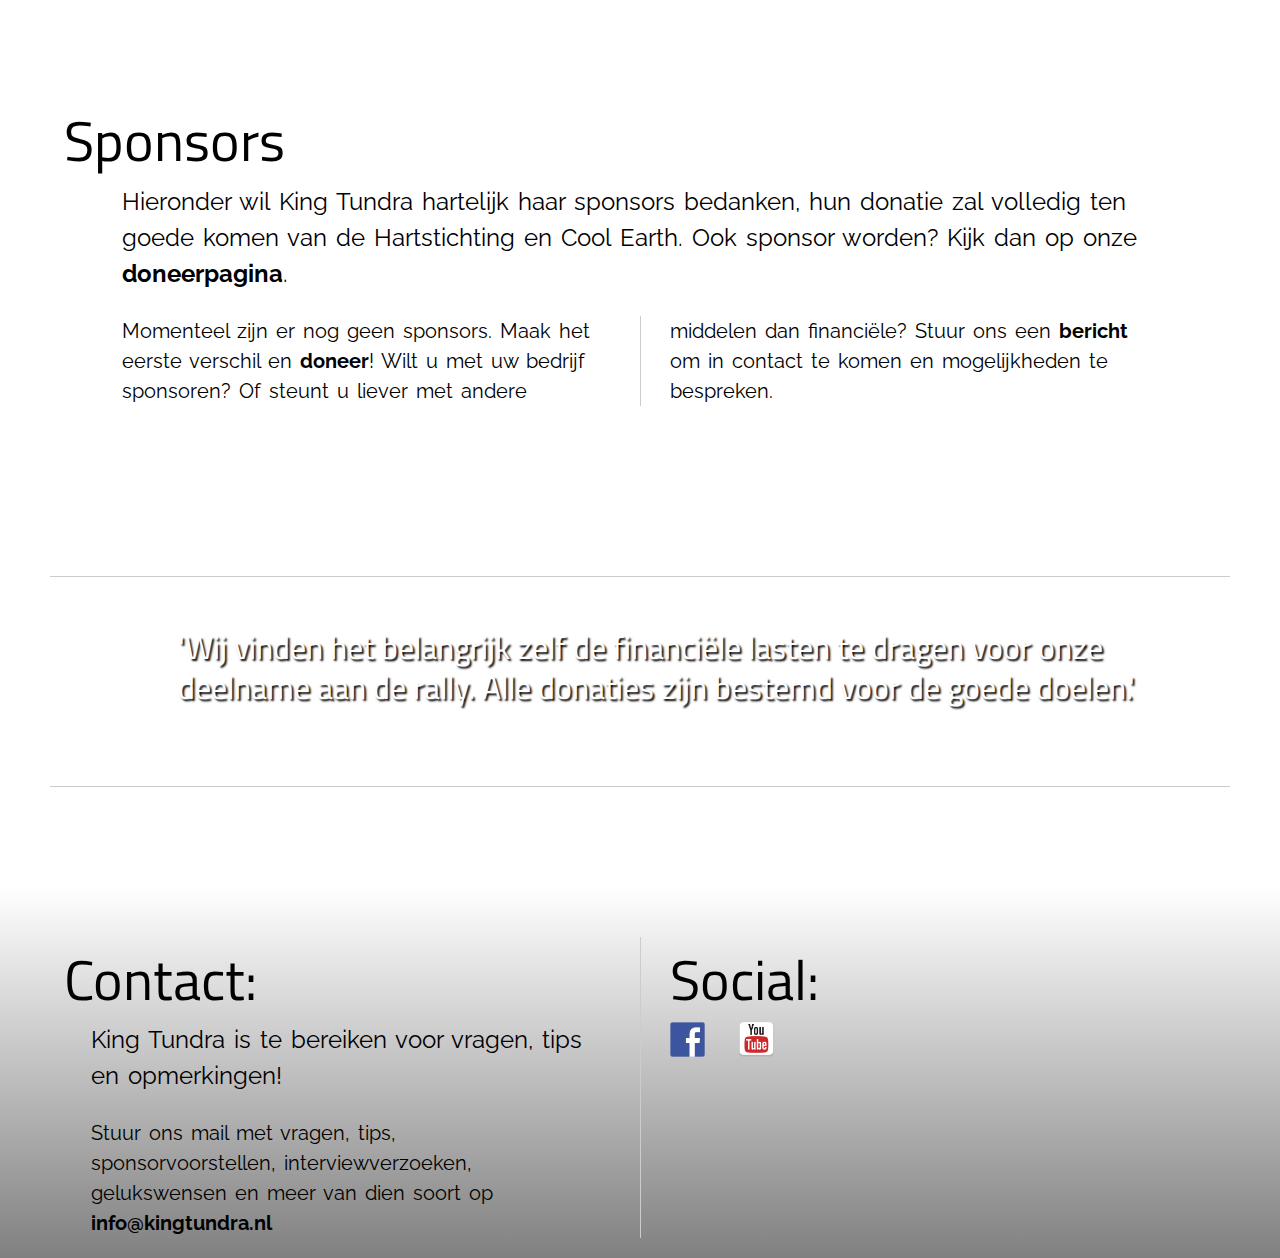
==== commit f0ffb61d: "Add files via upload" ====
--- a/index.html
+++ b/index.html
@@ -1,6 +1,16 @@
 <!DOCTYPE html>
 <html>
     <head>
+        <!-- Global site tag (gtag.js) - Google Analytics -->
+        <script async src="https://www.googletagmanager.com/gtag/js?id=UA-109060224-1"></script>
+        <script>
+          window.dataLayer = window.dataLayer || [];
+          function gtag(){dataLayer.push(arguments);}
+          gtag('js', new Date());
+
+          gtag('config', 'UA-109060224-1');
+        </script>
+        <!-- Meta tags -->
         <title>King Tundra - Mongol Rally 2018</title>
         <meta charset="UTF-8">
         <meta name="viewport"                  content="width=device-width, initial-scale=1.0">
@@ -8,6 +18,7 @@
         <meta name="author"                    content="Mark van Dijk">
         <meta name="keywords"                  content="Mongol,Rally,2018,Mark van Dijk,Simeon Molenaar,King Tundra,Mongolië">
         <meta name="description"               content="King Tundra is een team dat deelneemt aan de Mongol Rally 2018">
+        <!-- FB tags -->
         <meta property="og:url"                content="http://www.kingtundra.nl" />
         <meta property="og:title"              content="King Tundra - Mongol Rally 2018" />
         <meta property="og:description"        content="King Tundra zamelt geld in voor de Hartstichting en Cool Earth door mee te doen aan de Mongol Rally 2018. Volg Simeon en Mark hier in hun voorbereidingen en doneer!" />
@@ -15,7 +26,6 @@
         <link href="./img/favicon.png" rel="icon">
         <link href="https://fonts.googleapis.com/css?family=Bungee|Raleway|Titillium+Web:300" rel="stylesheet">        
         <link href="./style.css" type:"text/css" rel="stylesheet">
-        <!--<link rel="icon" href=""-->
     </head>
     <body>
         <header>
@@ -28,7 +38,7 @@
                     <a href="#goals"><li>Doelen</li></a>
                     <a href="#sponsors"><li>Sponsors</li></a>
                     <a href="#contact"><li>Contact</li></a>
-                    <a href=""><li>Blog</li></a>
+                    <!--<a href=""><li>Blog</li></a>-->
                     <a class="donate" href="./donate.html"><b>Doneer</b></a>
                  </ul>
             </div>
@@ -44,7 +54,8 @@
                         <a href="#goals"><li>Doelen</li></a>
                         <a href="#sponsors"><li>Sponsors</li></a>
                         <a href="#contact"><li>Contact</li></a>
-                        <a href="#"><li id="navdonate">Doneer</li></a>
+                        <!--<a href=""><li>Blog</li></a>-->
+                        <a href="./donate.html"><li id="navdonate">Doneer</li></a>
                         </label>                   
                     </ul>
                 </div>
@@ -165,7 +176,7 @@
                     <h1>Hartstichting</h1>
                     <p>In totaal zijn er ruim 1 miljoen hart- en vaatpatiënten. Dagelijks worden 125 mensen getroffen door een beroerte en overlijden er 100 mensen aan hart- en vaatziekten. De Hartstichting zet zich in om hart- en vaatziekten te verslaan.
                         <br><br>De Hartstichting werkt samen met wetenschappers, artsen, samenwerkingspartners en vele vrijwilligers aan oplossingen om hart-en vaatziekten eerder op te sporen en beter en sneller te behandelen. Ze financieren onderzoek, geven steun en voorlichting aan patiënten en willen extra levens redden bij een hartstilstand.
-                        <br><a href="http://www.hartstichting.nl">www.hartstichting.nl</a>
+                        <br><a href="http://www.hartstichting.nl" target="_blank">www.hartstichting.nl</a>
                     </p>
                     </div>
                     <div class="goals-cont-right">
@@ -173,7 +184,7 @@
                     <h1>Cool Earth</h1>
                     <p>In de afgelopen 40 jaar is meer dan de helft van 's werelds regenwoud vernietigd. In tegenstelling tot wat velen denken gaat de vernietiging in een sneller tempo dan ooit door.
                     <br><br>Cool Earth ziet in dat de inheemse bevolking van deze wouden het meest te verliezen, maar ook het meeste te winnen heeft. Daarom brengen zij het beheer én eigendom van gebieden aan de frontlinie van ontbossing onder bij lokale gemeenschappen. Door sterke gemeenschappen te creëren voorkomen zij verdere ontbossing op- en achter deze linie.
-                    <br><a href="http://www.coolearth.org">www.coolearth.org</a>
+                    <br><a href="http://www.coolearth.org" target="_blank">www.coolearth.org</a>
                     </p>
                 </div>
             </div>
@@ -199,13 +210,13 @@
     <div id="contact">
         <div class="contact">
             <div class="contact1"><h1>Contact:</h1>
-                <p class="biggerp">King Tundra is te bereiken voor vragen en opmerkingen!</p>
-                <p>Stuur ons mail met vragen, alternatieve sponsorvoorstellen, interviewverzoeken, gelukswensen en meer van dien soort op <a href="mailto:info@kingtundra.nl"><b>info@kingtundra.nl</b></a></p>
+                <p class="biggerp">King Tundra is te bereiken voor vragen, tips en opmerkingen!</p>
+                <p>Stuur ons mail met vragen, tips, sponsorvoorstellen, interviewverzoeken, gelukswensen en meer van dien soort op <a href="mailto:info@kingtundra.nl"><b>info@kingtundra.nl</b></a></p>
             </div>
             <div class="contact2">
                 <h1>Social:</h1>
-                <a class="social" href="http://www.facebook.com/kingtundra"><img src="./img/facebook.png" width="35px"></a>
-                <a class="social" href="https://www.youtube.com/channel/UCCkzOp6ZriTfpkyEekHqVow"><img src="./img/youtube.png" width="35px"></a>
+                <a class="social" href="http://www.facebook.com/kingtundra" target="_blank"><img src="./img/facebook.png" width="35px"></a>
+                <a class="social" href="https://www.youtube.com/channel/UCCkzOp6ZriTfpkyEekHqVow" target="_blank"><img src="./img/youtube.png" width="35px"></a>
             </div>
         </div>
     </div>
--- a/style.css
+++ b/style.css
@@ -27,7 +27,10 @@
 abbr,acronym{
 	border:0;
 }
-
+body {
+    position: relative;
+  }
+  
 /*IE fix*/
 #rally, #quote1, #route, #team, #goals, #sponsors, #contact, #quote2{
     overflow: hidden;
@@ -189,6 +192,7 @@
     background-position: center;
     background-repeat: no-repeat;
     background-size: cover;
+    
 }
 
 /*--HEADER--*/
@@ -236,13 +240,14 @@
 
 .quicknumbers h6{
     font-family: Bungee, 'cursive';
-    font-size: 3em;
+    font-size: 2.5em;
     padding: 20px 0 0 0;
     line-height: 1em;
 }
 
 .quicknumbers p{
     font-family: Bungee, 'cursive';
+    font-size: 1rem;
     padding-bottom: 20px;
 }
 
@@ -250,7 +255,8 @@
     padding: 10px 10px;
     margin: 5px;
     border: 3px solid black;
-    min-width: 150px;
+    min-width: 100px;
+    height: square;
 }
 
 .quicknumbers:hover{
@@ -284,7 +290,7 @@
     margin-bottom: 1em;
     column-count:2;
     column-gap: 60px;
-    Column-rule: 1px solid #ccc;
+    column-rule: 1px solid #ccc;
     column-width: 300px;
 }
 
@@ -319,6 +325,13 @@
     font-family: "Raleway", sans-serif;
     font-size: 1.5rem;
     color: white;
+}
+
+h5{
+    font-family: "Titillium Web", sans-serif;
+    font-size: 2em;
+    line-height: 1em;
+    padding: 20px 0 0 0;
 }
 
 /*TEAM*/
@@ -409,4 +422,133 @@
 
 .social{
     margin: 100px 30px 0 0;
+}
+
+/*--DONEERPAGINA--*/
+h6{
+    font-family: "Titillium Web", sans-serif;
+    font-size: 3.5em;
+    font-weight: "300";
+    line-height: 1em;
+    padding: 0 5px 10px 5px;
+}
+
+#donatelanding{
+    background-image: url(./img/mrlaunch.jpg);
+    min-height: 400px;
+    display: block;
+    padding: 5%;
+}
+
+.layover{
+    background-color: rgba(255, 255, 255, 0.8);
+    position: static;
+}
+
+.donatenav{
+    position: fixed;    
+    height: auto;
+    padding: 0 15px;
+    margin: 15px 15px;
+    max-width: 40px;
+    background-color: rgba(255, 255, 255, 0.5);
+    border-radius: 200px;
+}
+.donatenav:hover{
+    box-shadow: 2px 2px 1px black;
+    background-color: rgba(255, 255, 255, 0.8);
+    transition: 0.2s;
+    cursor: pointer;
+}
+
+.donatetext{
+    padding: 50px 5% 50px 5%;
+    height: auto;
+}
+.donatetext h1{
+    line-height: 1em;
+    padding: 0 0 15px 0;    
+    column-count: 1;
+}
+
+.donatetext .biggerp{
+    font-size: 1.5em;
+    line-height: 1.5em;
+    column-count: 1;
+}
+
+.donatecolumn{
+    border-top: 1px solid rgba(0, 0, 0, 0.5);
+    padding: 20px 0 0 0;
+    margin: 30px 0 0 0;
+    column-count:2;
+    column-gap: 60px;
+    column-rule: 1px solid rgba(0, 0, 0, 0.3);
+    column-width: 300px;
+}
+
+.donatetext h2{
+    font-family: "Titillium Web", sans-serif;
+    font-weight: "300";
+    font-size: 2.5em;
+    line-height: 1em;
+    padding: 15px 0 15px 0;  
+}
+
+.donatetext p {
+    font-size: 1.25em;
+    word-spacing: 3px;
+    padding: 0 5% 0 5%;
+    break-inside: avoid;
+}
+
+.donatetext h4{
+    color: black;
+    font-size: 1.25em;
+    line-height: 1.25em;
+    padding: 10px 5% 10px 5%;
+    border: 2px solid black;
+    background-color: rgba(255, 255, 255, 0.5);
+
+}
+
+#doneerpaypal{
+    margin: 0 0 100px 0;
+    padding: 0 0 100px 0;
+}
+
+.donatemeter{
+    font-weight: bold;
+    padding: 0;
+    display: block;
+    box-sizing: border-box;
+    width: 100%;
+    height: 40px;
+    padding: 20px 0 100px 0;
+}
+
+.container{
+    width: 100%;
+    background-color: rgba(255, 255, 255, 0.8);
+    height: 40px;
+}
+
+/*--PAS WIDTH AAN OM TUSSENSTAND TE UPDATEN--*/
+.bereikt{
+    width: 1%;
+    font-weight: bold;
+    color: black;
+    text-align: center;
+    background-color: rgba(255, 0, 30, 0.8);
+    height: 40px;
+    overflow: visible;
+}
+
+#zero{
+    display: inline-block;
+    padding: 0;
+}
+#hundred{
+    padding: 0;
+    float: right;
 }